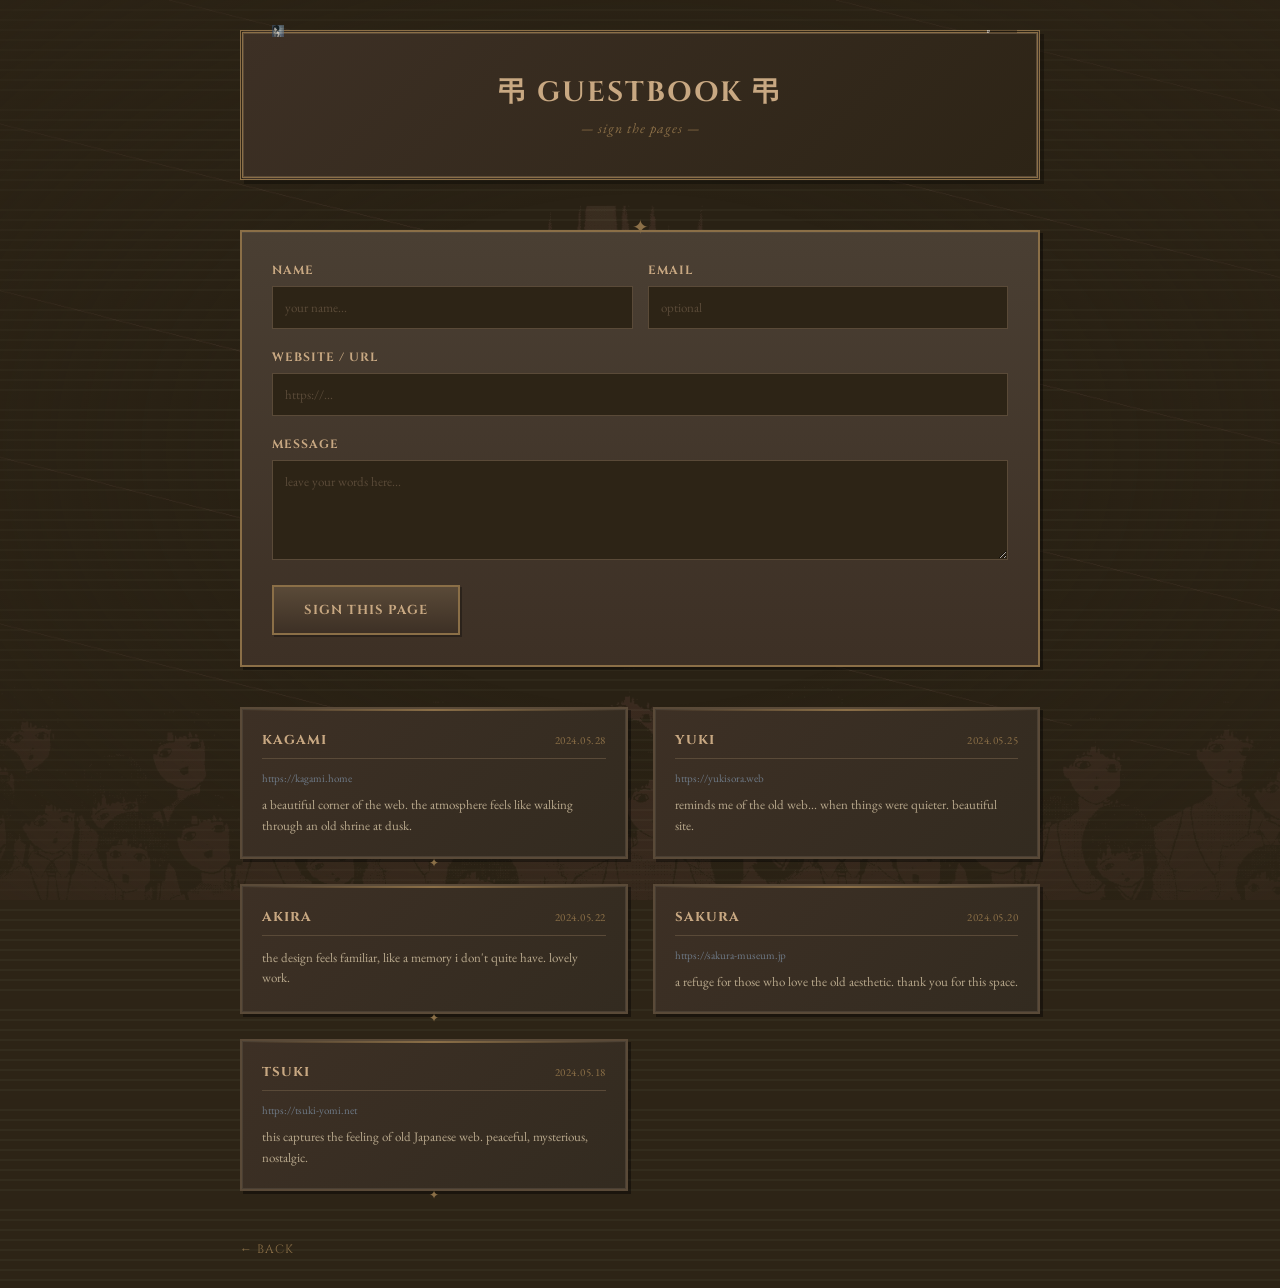
==== guestbook/index.html @ 1c46dd0f "First commit: i create new portofolio website for my personal weird project" ====
<!DOCTYPE html>
<html lang="en">
<head>
  <meta charset="UTF-8">
  <meta name="viewport" content="width=device-width, initial-scale=1.0">
  <meta name="description" content="Guestbook - Sign the pages of this forgotten site">
  <title>GUESTBOOK — lost in the wired</title>
  <link rel="preconnect" href="https://fonts.googleapis.com">
  <link rel="preconnect" href="https://fonts.gstatic.com" crossorigin>
  <link href="https://fonts.googleapis.com/css2?family=Cinzel:wght@400;700&family=EB+Garamond:ital,wght@0,400;0,600;1,400&family=VT323&family=Press+Start+2P&family=Cormorant+Garamond:ital,wght@0,400;0,600;1,400&display=swap" rel="stylesheet">
</head>
<body>
  <style>
    /* ======================================================
       RESET & BASE
    ====================================================== */
    *, *::before, *::after {
      box-sizing: border-box;
      margin: 0;
      padding: 0;
    }

    html, body {
      width: 100%;
      min-height: 100vh;
      overflow-x: hidden;
    }

    body {
      background-color: #2d2416;
      background-image: url('data:image/svg+xml,<svg xmlns="http://www.w3.org/2000/svg" width="100" height="100"><defs><pattern id="paper" x="0" y="0" width="100" height="100" patternUnits="userSpaceOnUse"><rect fill="%232d2416" width="100" height="100"/><path stroke="%23444433" stroke-width="0.5" d="M 0 10 L 100 10 M 0 20 L 100 20 M 0 30 L 100 30 M 0 40 L 100 40 M 0 50 L 100 50 M 0 60 L 100 60 M 0 70 L 100 70 M 0 80 L 100 80 M 0 90 L 100 90"/></pattern></defs><rect fill="url(%23paper)" width="100" height="100"/></svg>');
      color: #3d3025;
      font-family: 'EB Garamond', 'Cormorant Garamond', serif;
      position: relative;
      cursor: url('../cursor/cursor-normal.cur'), auto;
      padding: 30px 20px;
    }

    a, button, [role="button"], input[type="button"], input[type="submit"], select, .clickable {
      cursor: url('../cursor/cursor-select.cur'), pointer;
    }

    /* ======================================================
       BACKGROUND EFFECTS
    ====================================================== */
    .bg-layer {
      position: fixed;
      inset: 0;
      z-index: 0;
      pointer-events: none;
    }

    .bg-wallpaper {
      background: url('../img/background/Lain-wallpaper.jpg') center center / cover no-repeat;
      opacity: 0.08;
      z-index: 0;
    }

    .bg-vignette {
      background: radial-gradient(ellipse at center, transparent 40%, rgba(45, 36, 22, 0.6) 100%);
      z-index: 1;
    }

    .particles {
      position: fixed;
      inset: 0;
      pointer-events: none;
      z-index: 2;
      overflow: hidden;
    }

    .particle {
      position: absolute;
      width: 1px;
      height: 1px;
      background: rgba(200, 140, 80, 0.15);
      border-radius: 50%;
      animation: particleFloat linear infinite;
    }

    .particle:nth-child(1)  { left: 8%;  animation-duration: 20s; animation-delay: 0s; top: -5%; }
    .particle:nth-child(2)  { left: 22%; animation-duration: 25s; animation-delay: 4s; top: -5%; }
    .particle:nth-child(3)  { left: 38%; animation-duration: 18s; animation-delay: 7s; top: -5%; }
    .particle:nth-child(4)  { left: 52%; animation-duration: 28s; animation-delay: 2s; top: -5%; }
    .particle:nth-child(5)  { left: 68%; animation-duration: 22s; animation-delay: 9s; top: -5%; }
    .particle:nth-child(6)  { left: 82%; animation-duration: 20s; animation-delay: 5s; top: -5%; }

    @keyframes particleFloat {
      0%   { transform: translateY(0); opacity: 0; }
      5%   { opacity: 0.5; }
      95%  { opacity: 0.5; }
      100% { transform: translateY(110vh); opacity: 0; }
    }

    /* ======================================================
       CONTENT WRAPPER
    ====================================================== */
    .content-wrapper {
      position: relative;
      z-index: 10;
      max-width: 800px;
      margin: 0 auto;
    }

    /* ======================================================
       HEADER / TITLE BLOCK
    ====================================================== */
    .page-header {
      text-align: center;
      margin-bottom: 50px;
      padding: 40px 30px;
      border: 3px double #8B6F47;
      background: linear-gradient(135deg, #3d3025 0%, #2d2416 100%);
      box-shadow: 4px 4px 0 rgba(0, 0, 0, 0.3), inset 0 0 0 1px #5a4a38;
      position: relative;
    }

    .page-header::before {
      content: '';
      position: absolute;
      top: -8px;
      left: 20px;
      width: 30px;
      height: 12px;
      background: url('../img/lain.jpg') center / contain no-repeat;
      opacity: 0.6;
    }

    .page-header::after {
      content: '';
      position: absolute;
      top: -8px;
      right: 20px;
      width: 30px;
      height: 12px;
      background: url('../img/Rei.jpg') center / contain no-repeat;
      opacity: 0.6;
    }

    .page-header h1 {
      font-family: 'Cinzel', serif;
      font-size: 28px;
      font-weight: 700;
      color: #C8A882;
      letter-spacing: 2px;
      margin-bottom: 8px;
      text-transform: uppercase;
    }

    .page-header p {
      font-family: 'EB Garamond', serif;
      font-size: 14px;
      color: #8B6F47;
      font-style: italic;
      letter-spacing: 1px;
      margin: 0;
    }

    /* ======================================================
       GUESTBOOK FORM
    ====================================================== */
    .guestbook-form {
      background: linear-gradient(to bottom, #4a3f33 0%, #3d3025 100%);
      border: 2px solid #8B6F47;
      padding: 30px;
      margin-bottom: 40px;
      position: relative;
      box-shadow: 3px 3px 0 rgba(0, 0, 0, 0.4), inset 0 1px 0 rgba(255, 255, 255, 0.05);
    }

    .guestbook-form::before {
      content: '✦';
      position: absolute;
      top: -18px;
      left: 50%;
      transform: translateX(-50%);
      font-size: 20px;
      color: #8B6F47;
    }

    .form-group {
      margin-bottom: 20px;
      position: relative;
      z-index: 1;
    }

    .form-group label {
      display: block;
      font-family: 'Cinzel', serif;
      font-size: 12px;
      color: #C8A882;
      letter-spacing: 1px;
      margin-bottom: 8px;
      text-transform: uppercase;
      font-weight: 700;
    }

    .form-group input,
    .form-group textarea {
      width: 100%;
      padding: 12px;
      background: #2d2416;
      border: 1px solid #5a4a38;
      color: #C8A882;
      font-family: 'EB Garamond', serif;
      font-size: 13px;
      transition: all 0.3s ease;
    }

    .form-group input::placeholder,
    .form-group textarea::placeholder {
      color: #5a4a38;
    }

    .form-group input:focus,
    .form-group textarea:focus {
      outline: none;
      border-color: #8B6F47;
      box-shadow: 0 0 0 2px rgba(139, 111, 71, 0.2), inset 0 1px 3px rgba(0, 0, 0, 0.3);
      background: #332b20;
    }

    .form-group textarea {
      resize: vertical;
      min-height: 100px;
      font-family: 'EB Garamond', serif;
    }

    .form-row {
      display: grid;
      grid-template-columns: 1fr 1fr;
      gap: 15px;
    }

    .submit-btn {
      background: linear-gradient(to bottom, #5a4a38 0%, #3d3025 100%);
      border: 2px solid #8B6F47;
      color: #C8A882;
      padding: 14px 30px;
      font-family: 'Cinzel', serif;
      font-size: 13px;
      font-weight: 700;
      letter-spacing: 1px;
      text-transform: uppercase;
      cursor: url('../cursor/cursor-select.cur'), pointer;
      transition: all 0.3s ease;
      box-shadow: 2px 2px 0 rgba(0, 0, 0, 0.3);
    }

    .submit-btn:hover {
      background: linear-gradient(to bottom, #6b5a48 0%, #4d4030 100%);
      box-shadow: 2px 2px 0 rgba(0, 0, 0, 0.3), 0 0 12px rgba(200, 140, 80, 0.3);
      transform: translate(-1px, -1px);
    }

    .submit-btn:active {
      transform: translate(1px, 1px);
      box-shadow: 0 1px 0 rgba(0, 0, 0, 0.5);
    }

    /* ======================================================
       GUESTBOOK ENTRIES
    ====================================================== */
    .entries-container {
      display: grid;
      grid-template-columns: repeat(auto-fit, minmax(300px, 1fr));
      gap: 25px;
    }

    .entry-card {
      background: linear-gradient(135deg, #3d3025 0%, #332b20 100%);
      border: 2px solid #5a4a38;
      padding: 20px;
      position: relative;
      box-shadow: 3px 3px 0 rgba(0, 0, 0, 0.4), inset 0 0 0 1px #4a3f33;
      transition: all 0.3s ease;
    }

    .entry-card::before {
      content: '';
      position: absolute;
      top: 0;
      left: 0;
      right: 0;
      height: 2px;
      background: linear-gradient(90deg, transparent, #8B6F47, transparent);
    }

    .entry-card:hover {
      transform: translateY(-4px);
      box-shadow: 4px 6px 0 rgba(0, 0, 0, 0.4), inset 0 0 0 1px #6b6650;
      border-color: #8B6F47;
    }

    .entry-header {
      display: flex;
      justify-content: space-between;
      align-items: baseline;
      margin-bottom: 12px;
      padding-bottom: 8px;
      border-bottom: 1px solid #5a4a38;
    }

    .entry-name {
      font-family: 'Cinzel', serif;
      font-size: 15px;
      font-weight: 700;
      color: #C8A882;
      letter-spacing: 1px;
    }

    .entry-date {
      font-family: 'EB Garamond', serif;
      font-size: 11px;
      color: #8B6F47;
      letter-spacing: 0.5px;
    }

    .entry-url {
      font-family: 'EB Garamond', serif;
      font-size: 11px;
      color: #7a8b9e;
      margin-bottom: 10px;
      word-break: break-all;
      opacity: 0.8;
    }

    .entry-message {
      font-family: 'EB Garamond', serif;
      font-size: 13px;
      line-height: 1.6;
      color: #B8A88C;
    }

    /* Ornamental separators */
    .entry-card:nth-child(odd)::after {
      content: '✦';
      position: absolute;
      bottom: -14px;
      left: 50%;
      transform: translateX(-50%);
      font-size: 12px;
      color: #8B6F47;
    }

    /* ======================================================
       BACK LINK
    ====================================================== */
    .back-link {
      display: inline-block;
      margin-top: 50px;
      font-family: 'Cinzel', serif;
      font-size: 12px;
      color: #8B6F47;
      text-decoration: none;
      letter-spacing: 1px;
      transition: color 0.2s ease;
      text-transform: uppercase;
    }

    .back-link:hover {
      color: #C8A882;
    }

    /* ======================================================
       RESPONSIVE
    ====================================================== */
    @media (max-width: 768px) {
      .form-row {
        grid-template-columns: 1fr;
      }

      .entries-container {
        grid-template-columns: 1fr;
      }

      .page-header {
        padding: 30px 20px;
      }

      .page-header h1 {
        font-size: 22px;
      }

      .guestbook-form {
        padding: 20px;
      }
    }
  </style>

  <!-- Background Layers -->
  <div class="bg-layer bg-wallpaper"></div>
  <div class="bg-layer bg-vignette"></div>

  <!-- Particles -->
  <div class="particles">
    <div class="particle"></div>
    <div class="particle"></div>
    <div class="particle"></div>
    <div class="particle"></div>
    <div class="particle"></div>
    <div class="particle"></div>
  </div>

  <!-- Main Content -->
  <div class="content-wrapper">
    <!-- Header -->
    <div class="page-header">
      <h1>弔 Guestbook 弔</h1>
      <p>— sign the pages —</p>
    </div>

    <!-- Entry Form -->
    <form class="guestbook-form" id="guestbook-form">
      <div class="form-row">
        <div class="form-group">
          <label for="name">Name</label>
          <input type="text" id="name" name="name" required placeholder="your name...">
        </div>
        <div class="form-group">
          <label for="email">Email</label>
          <input type="email" id="email" name="email" placeholder="optional">
        </div>
      </div>

      <div class="form-group">
        <label for="url">Website / URL</label>
        <input type="url" id="url" name="url" placeholder="https://...">
      </div>

      <div class="form-group">
        <label for="message">Message</label>
        <textarea id="message" name="message" required placeholder="leave your words here..."></textarea>
      </div>

      <button type="submit" class="submit-btn">Sign This Page</button>
    </form>

    <!-- Entries -->
    <div class="entries-container" id="entries-container">
      <!-- Sample Entry 1 -->
      <div class="entry-card">
        <div class="entry-header">
          <span class="entry-name">kagami</span>
          <span class="entry-date">2024.05.28</span>
        </div>
        <div class="entry-url">https://kagami.home</div>
        <div class="entry-message">
          a beautiful corner of the web. the atmosphere feels like walking through an old shrine at dusk.
        </div>
      </div>

      <!-- Sample Entry 2 -->
      <div class="entry-card">
        <div class="entry-header">
          <span class="entry-name">yuki</span>
          <span class="entry-date">2024.05.25</span>
        </div>
        <div class="entry-url">https://yukisora.web</div>
        <div class="entry-message">
          reminds me of the old web... when things were quieter. beautiful site.
        </div>
      </div>

      <!-- Sample Entry 3 -->
      <div class="entry-card">
        <div class="entry-header">
          <span class="entry-name">akira</span>
          <span class="entry-date">2024.05.22</span>
        </div>
        <div class="entry-url"></div>
        <div class="entry-message">
          the design feels familiar, like a memory i don't quite have. lovely work.
        </div>
      </div>

      <!-- Sample Entry 4 -->
      <div class="entry-card">
        <div class="entry-header">
          <span class="entry-name">sakura</span>
          <span class="entry-date">2024.05.20</span>
        </div>
        <div class="entry-url">https://sakura-museum.jp</div>
        <div class="entry-message">
          a refuge for those who love the old aesthetic. thank you for this space.
        </div>
      </div>

      <!-- Sample Entry 5 -->
      <div class="entry-card">
        <div class="entry-header">
          <span class="entry-name">tsuki</span>
          <span class="entry-date">2024.05.18</span>
        </div>
        <div class="entry-url">https://tsuki-yomi.net</div>
        <div class="entry-message">
          this captures the feeling of old Japanese web. peaceful, mysterious, nostalgic.
        </div>
      </div>
    </div>

    <!-- Back Link -->
    <a href="../index.html" class="back-link">← back</a>
  </div>

  <script>
    // Form submission handler
    const form = document.getElementById('guestbook-form');
    const entriesContainer = document.getElementById('entries-container');

    form.addEventListener('submit', function(e) {
      e.preventDefault();

      const name = document.getElementById('name').value.trim() || 'anonymous';
      const email = document.getElementById('email').value.trim();
      const url = document.getElementById('url').value.trim();
      const message = document.getElementById('message').value.trim();

      if (!message) {
        alert('Please leave a message...');
        return;
      }

      // Create new entry card
      const date = new Date();
      const dateStr = date.toISOString().split('T')[0].replace(/-/g, '.');

      const entryHTML = `
        <div class="entry-card">
          <div class="entry-header">
            <span class="entry-name">${escapeHtml(name)}</span>
            <span class="entry-date">${dateStr}</span>
          </div>
          ${url ? `<div class="entry-url">${escapeHtml(url)}</div>` : ''}
          <div class="entry-message">"${escapeHtml(message)}"</div>
        </div>
      `;

      entriesContainer.insertAdjacentHTML('afterbegin', entryHTML);

      // Clear form
      form.reset();

      // Show confirmation
      alert('✦ your message has been written on these pages ✦');
    });

    // Escape HTML to prevent XSS
    function escapeHtml(text) {
      const div = document.createElement('div');
      div.textContent = text;
      return div.innerHTML;
    }

    // Local storage to persist entries
    function saveEntries() {
      const entries = [];
      document.querySelectorAll('.entry-card').forEach(card => {
        entries.push({
          name: card.querySelector('.entry-name').textContent,
          date: card.querySelector('.entry-date').textContent,
          url: card.querySelector('.entry-url')?.textContent || '',
          message: card.querySelector('.entry-message').textContent.slice(1, -1) // Remove quotes
        });
      });
      localStorage.setItem('guestbookEntries', JSON.stringify(entries));
    }

    function loadEntries() {
      const saved = localStorage.getItem('guestbookEntries');
      if (saved) {
        const entries = JSON.parse(saved);
        entriesContainer.innerHTML = '';
        entries.forEach(entry => {
          const entryHTML = `
            <div class="entry-card">
              <div class="entry-header">
                <span class="entry-name">${entry.name}</span>
                <span class="entry-date">${entry.date}</span>
              </div>
              ${entry.url ? `<div class="entry-url">${entry.url}</div>` : ''}
              <div class="entry-message">"${entry.message}"</div>
            </div>
          `;
          entriesContainer.insertAdjacentHTML('beforeend', entryHTML);
        });
      }
    }

    // Load entries on page load
    window.addEventListener('load', loadEntries);

    // Save entries after form submission
    form.addEventListener('submit', () => {
      setTimeout(saveEntries, 100);
    });
  </script>
</body>
</html>
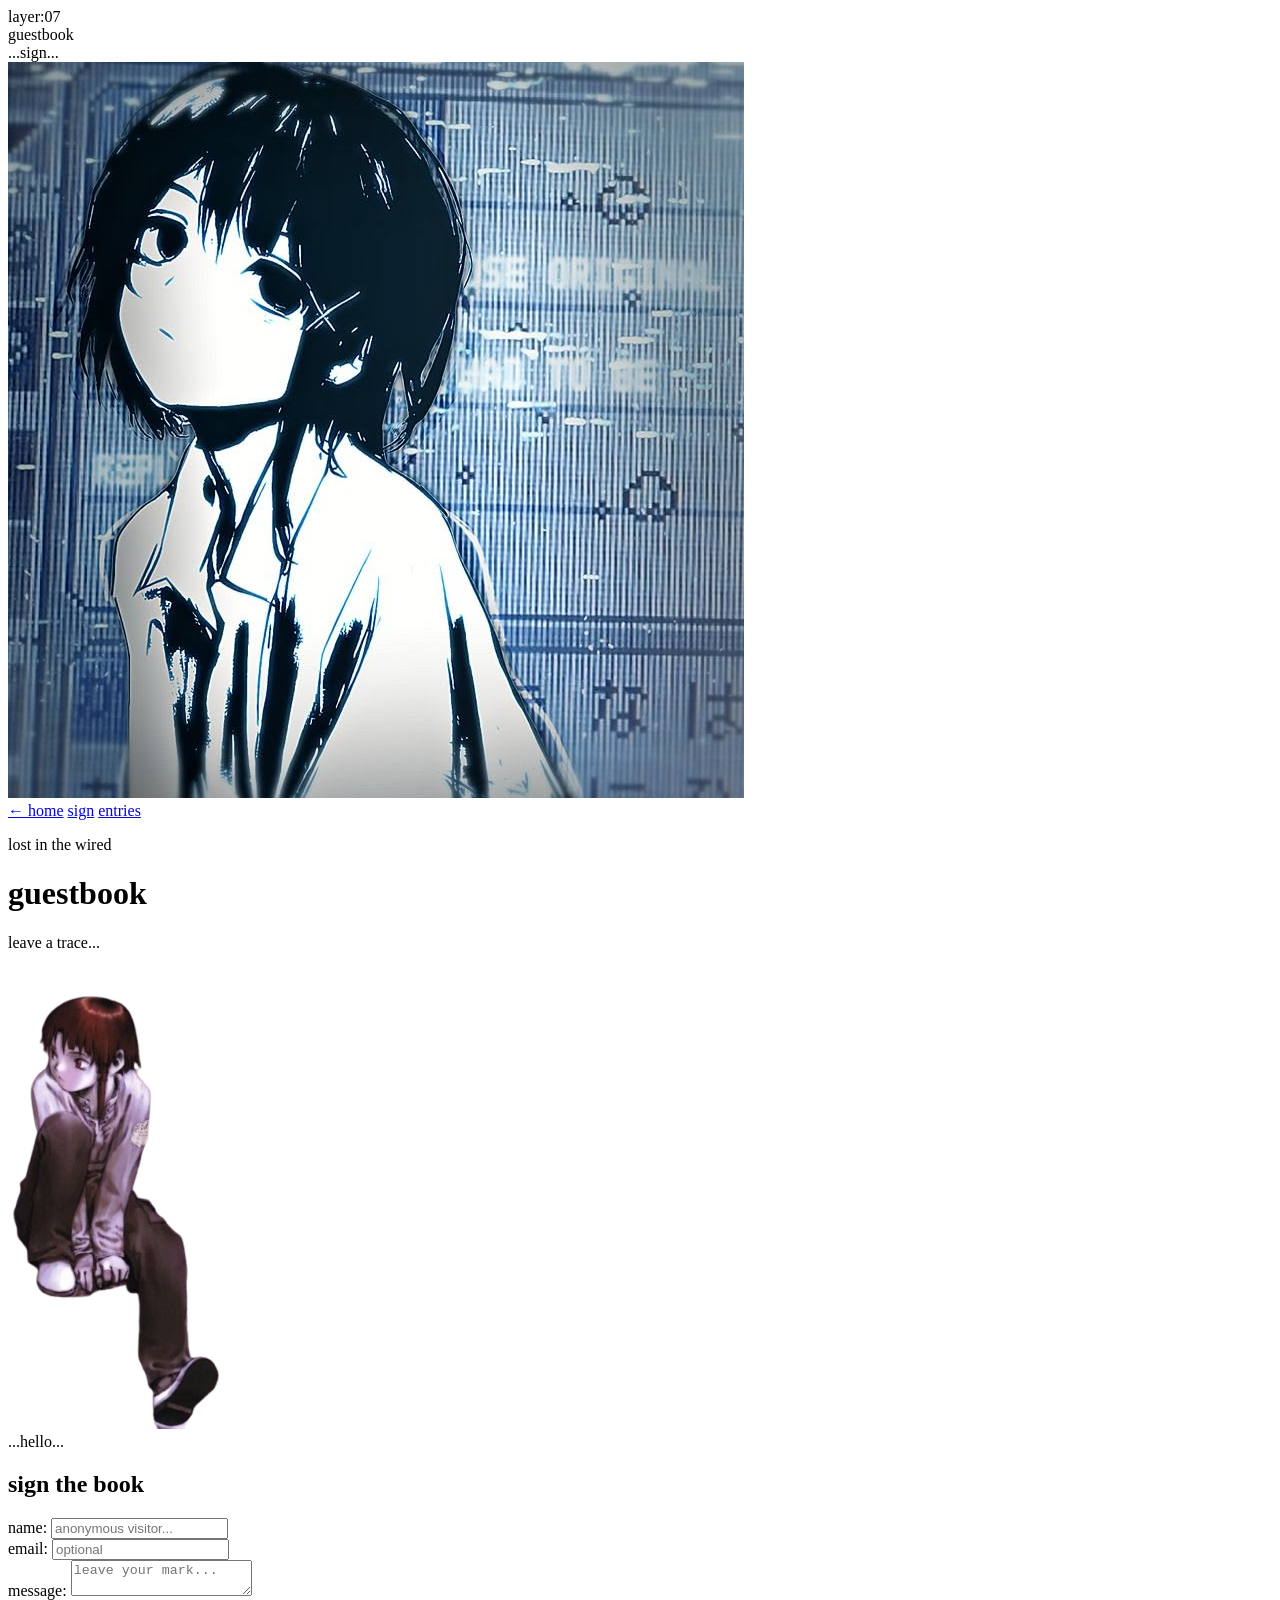
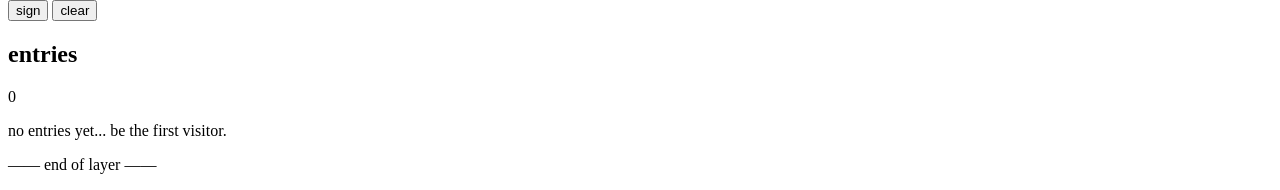
==== commit 8ddc04d0: "Penambahan file yg akan dibuat" ====
--- a/guestbook/index.html
+++ b/guestbook/index.html
@@ -1,599 +1,134 @@
 <!DOCTYPE html>
 <html lang="en">
 <head>
-  <meta charset="UTF-8">
-  <meta name="viewport" content="width=device-width, initial-scale=1.0">
-  <meta name="description" content="Guestbook - Sign the pages of this forgotten site">
-  <title>GUESTBOOK — lost in the wired</title>
-  <link rel="preconnect" href="https://fonts.googleapis.com">
-  <link rel="preconnect" href="https://fonts.gstatic.com" crossorigin>
-  <link href="https://fonts.googleapis.com/css2?family=Cinzel:wght@400;700&family=EB+Garamond:ital,wght@0,400;0,600;1,400&family=VT323&family=Press+Start+2P&family=Cormorant+Garamond:ital,wght@0,400;0,600;1,400&display=swap" rel="stylesheet">
+    <meta charset="UTF-8">
+    <meta name="viewport" content="width=device-width, initial-scale=1.0">
+    <meta name="description" content="Sign the guestbook. A forgotten corner of the wired. Serial Experiments Lain inspired.">
+    <title>guestbook — layer 07</title>
+    <link rel="preconnect" href="https://fonts.googleapis.com">
+    <link rel="preconnect" href="https://fonts.gstatic.com" crossorigin>
+    <link href="https://fonts.googleapis.com/css2?family=VT323&family=Press+Start+2P&family=EB+Garamond:ital,wght@0,400;0,600;1,400&display=swap" rel="stylesheet">
+    <link rel="stylesheet" href="style.css">
 </head>
 <body>
-  <style>
-    /* ======================================================
-       RESET & BASE
-    ====================================================== */
-    *, *::before, *::after {
-      box-sizing: border-box;
-      margin: 0;
-      padding: 0;
-    }
+    <!-- Background Layers -->
+    <div class="bg-layer bg-wallpaper"></div>
+    <div class="bg-layer bg-vignette"></div>
+    <div class="bg-layer bg-texture"></div>
+    <div class="bg-layer bg-scanlines"></div>
+    <div class="bg-layer bg-noise"></div>
+    <div class="bg-layer bg-glitch"></div>
 
-    html, body {
-      width: 100%;
-      min-height: 100vh;
-      overflow-x: hidden;
-    }
-
-    body {
-      background-color: #2d2416;
-      background-image: url('data:image/svg+xml,<svg xmlns="http://www.w3.org/2000/svg" width="100" height="100"><defs><pattern id="paper" x="0" y="0" width="100" height="100" patternUnits="userSpaceOnUse"><rect fill="%232d2416" width="100" height="100"/><path stroke="%23444433" stroke-width="0.5" d="M 0 10 L 100 10 M 0 20 L 100 20 M 0 30 L 100 30 M 0 40 L 100 40 M 0 50 L 100 50 M 0 60 L 100 60 M 0 70 L 100 70 M 0 80 L 100 80 M 0 90 L 100 90"/></pattern></defs><rect fill="url(%23paper)" width="100" height="100"/></svg>');
-      color: #3d3025;
-      font-family: 'EB Garamond', 'Cormorant Garamond', serif;
-      position: relative;
-      cursor: url('../cursor/cursor-normal.cur'), auto;
-      padding: 30px 20px;
-    }
-
-    a, button, [role="button"], input[type="button"], input[type="submit"], select, .clickable {
-      cursor: url('../cursor/cursor-select.cur'), pointer;
-    }
-
-    /* ======================================================
-       BACKGROUND EFFECTS
-    ====================================================== */
-    .bg-layer {
-      position: fixed;
-      inset: 0;
-      z-index: 0;
-      pointer-events: none;
-    }
-
-    .bg-wallpaper {
-      background: url('../img/background/Lain-wallpaper.jpg') center center / cover no-repeat;
-      opacity: 0.08;
-      z-index: 0;
-    }
-
-    .bg-vignette {
-      background: radial-gradient(ellipse at center, transparent 40%, rgba(45, 36, 22, 0.6) 100%);
-      z-index: 1;
-    }
-
-    .particles {
-      position: fixed;
-      inset: 0;
-      pointer-events: none;
-      z-index: 2;
-      overflow: hidden;
-    }
-
-    .particle {
-      position: absolute;
-      width: 1px;
-      height: 1px;
-      background: rgba(200, 140, 80, 0.15);
-      border-radius: 50%;
-      animation: particleFloat linear infinite;
-    }
-
-    .particle:nth-child(1)  { left: 8%;  animation-duration: 20s; animation-delay: 0s; top: -5%; }
-    .particle:nth-child(2)  { left: 22%; animation-duration: 25s; animation-delay: 4s; top: -5%; }
-    .particle:nth-child(3)  { left: 38%; animation-duration: 18s; animation-delay: 7s; top: -5%; }
-    .particle:nth-child(4)  { left: 52%; animation-duration: 28s; animation-delay: 2s; top: -5%; }
-    .particle:nth-child(5)  { left: 68%; animation-duration: 22s; animation-delay: 9s; top: -5%; }
-    .particle:nth-child(6)  { left: 82%; animation-duration: 20s; animation-delay: 5s; top: -5%; }
-
-    @keyframes particleFloat {
-      0%   { transform: translateY(0); opacity: 0; }
-      5%   { opacity: 0.5; }
-      95%  { opacity: 0.5; }
-      100% { transform: translateY(110vh); opacity: 0; }
-    }
-
-    /* ======================================================
-       CONTENT WRAPPER
-    ====================================================== */
-    .content-wrapper {
-      position: relative;
-      z-index: 10;
-      max-width: 800px;
-      margin: 0 auto;
-    }
-
-    /* ======================================================
-       HEADER / TITLE BLOCK
-    ====================================================== */
-    .page-header {
-      text-align: center;
-      margin-bottom: 50px;
-      padding: 40px 30px;
-      border: 3px double #8B6F47;
-      background: linear-gradient(135deg, #3d3025 0%, #2d2416 100%);
-      box-shadow: 4px 4px 0 rgba(0, 0, 0, 0.3), inset 0 0 0 1px #5a4a38;
-      position: relative;
-    }
-
-    .page-header::before {
-      content: '';
-      position: absolute;
-      top: -8px;
-      left: 20px;
-      width: 30px;
-      height: 12px;
-      background: url('../img/lain.jpg') center / contain no-repeat;
-      opacity: 0.6;
-    }
-
-    .page-header::after {
-      content: '';
-      position: absolute;
-      top: -8px;
-      right: 20px;
-      width: 30px;
-      height: 12px;
-      background: url('../img/Rei.jpg') center / contain no-repeat;
-      opacity: 0.6;
-    }
-
-    .page-header h1 {
-      font-family: 'Cinzel', serif;
-      font-size: 28px;
-      font-weight: 700;
-      color: #C8A882;
-      letter-spacing: 2px;
-      margin-bottom: 8px;
-      text-transform: uppercase;
-    }
-
-    .page-header p {
-      font-family: 'EB Garamond', serif;
-      font-size: 14px;
-      color: #8B6F47;
-      font-style: italic;
-      letter-spacing: 1px;
-      margin: 0;
-    }
-
-    /* ======================================================
-       GUESTBOOK FORM
-    ====================================================== */
-    .guestbook-form {
-      background: linear-gradient(to bottom, #4a3f33 0%, #3d3025 100%);
-      border: 2px solid #8B6F47;
-      padding: 30px;
-      margin-bottom: 40px;
-      position: relative;
-      box-shadow: 3px 3px 0 rgba(0, 0, 0, 0.4), inset 0 1px 0 rgba(255, 255, 255, 0.05);
-    }
-
-    .guestbook-form::before {
-      content: '✦';
-      position: absolute;
-      top: -18px;
-      left: 50%;
-      transform: translateX(-50%);
-      font-size: 20px;
-      color: #8B6F47;
-    }
-
-    .form-group {
-      margin-bottom: 20px;
-      position: relative;
-      z-index: 1;
-    }
-
-    .form-group label {
-      display: block;
-      font-family: 'Cinzel', serif;
-      font-size: 12px;
-      color: #C8A882;
-      letter-spacing: 1px;
-      margin-bottom: 8px;
-      text-transform: uppercase;
-      font-weight: 700;
-    }
-
-    .form-group input,
-    .form-group textarea {
-      width: 100%;
-      padding: 12px;
-      background: #2d2416;
-      border: 1px solid #5a4a38;
-      color: #C8A882;
-      font-family: 'EB Garamond', serif;
-      font-size: 13px;
-      transition: all 0.3s ease;
-    }
-
-    .form-group input::placeholder,
-    .form-group textarea::placeholder {
-      color: #5a4a38;
-    }
-
-    .form-group input:focus,
-    .form-group textarea:focus {
-      outline: none;
-      border-color: #8B6F47;
-      box-shadow: 0 0 0 2px rgba(139, 111, 71, 0.2), inset 0 1px 3px rgba(0, 0, 0, 0.3);
-      background: #332b20;
-    }
-
-    .form-group textarea {
-      resize: vertical;
-      min-height: 100px;
-      font-family: 'EB Garamond', serif;
-    }
-
-    .form-row {
-      display: grid;
-      grid-template-columns: 1fr 1fr;
-      gap: 15px;
-    }
-
-    .submit-btn {
-      background: linear-gradient(to bottom, #5a4a38 0%, #3d3025 100%);
-      border: 2px solid #8B6F47;
-      color: #C8A882;
-      padding: 14px 30px;
-      font-family: 'Cinzel', serif;
-      font-size: 13px;
-      font-weight: 700;
-      letter-spacing: 1px;
-      text-transform: uppercase;
-      cursor: url('../cursor/cursor-select.cur'), pointer;
-      transition: all 0.3s ease;
-      box-shadow: 2px 2px 0 rgba(0, 0, 0, 0.3);
-    }
-
-    .submit-btn:hover {
-      background: linear-gradient(to bottom, #6b5a48 0%, #4d4030 100%);
-      box-shadow: 2px 2px 0 rgba(0, 0, 0, 0.3), 0 0 12px rgba(200, 140, 80, 0.3);
-      transform: translate(-1px, -1px);
-    }
-
-    .submit-btn:active {
-      transform: translate(1px, 1px);
-      box-shadow: 0 1px 0 rgba(0, 0, 0, 0.5);
-    }
-
-    /* ======================================================
-       GUESTBOOK ENTRIES
-    ====================================================== */
-    .entries-container {
-      display: grid;
-      grid-template-columns: repeat(auto-fit, minmax(300px, 1fr));
-      gap: 25px;
-    }
-
-    .entry-card {
-      background: linear-gradient(135deg, #3d3025 0%, #332b20 100%);
-      border: 2px solid #5a4a38;
-      padding: 20px;
-      position: relative;
-      box-shadow: 3px 3px 0 rgba(0, 0, 0, 0.4), inset 0 0 0 1px #4a3f33;
-      transition: all 0.3s ease;
-    }
-
-    .entry-card::before {
-      content: '';
-      position: absolute;
-      top: 0;
-      left: 0;
-      right: 0;
-      height: 2px;
-      background: linear-gradient(90deg, transparent, #8B6F47, transparent);
-    }
-
-    .entry-card:hover {
-      transform: translateY(-4px);
-      box-shadow: 4px 6px 0 rgba(0, 0, 0, 0.4), inset 0 0 0 1px #6b6650;
-      border-color: #8B6F47;
-    }
-
-    .entry-header {
-      display: flex;
-      justify-content: space-between;
-      align-items: baseline;
-      margin-bottom: 12px;
-      padding-bottom: 8px;
-      border-bottom: 1px solid #5a4a38;
-    }
-
-    .entry-name {
-      font-family: 'Cinzel', serif;
-      font-size: 15px;
-      font-weight: 700;
-      color: #C8A882;
-      letter-spacing: 1px;
-    }
-
-    .entry-date {
-      font-family: 'EB Garamond', serif;
-      font-size: 11px;
-      color: #8B6F47;
-      letter-spacing: 0.5px;
-    }
-
-    .entry-url {
-      font-family: 'EB Garamond', serif;
-      font-size: 11px;
-      color: #7a8b9e;
-      margin-bottom: 10px;
-      word-break: break-all;
-      opacity: 0.8;
-    }
-
-    .entry-message {
-      font-family: 'EB Garamond', serif;
-      font-size: 13px;
-      line-height: 1.6;
-      color: #B8A88C;
-    }
-
-    /* Ornamental separators */
-    .entry-card:nth-child(odd)::after {
-      content: '✦';
-      position: absolute;
-      bottom: -14px;
-      left: 50%;
-      transform: translateX(-50%);
-      font-size: 12px;
-      color: #8B6F47;
-    }
-
-    /* ======================================================
-       BACK LINK
-    ====================================================== */
-    .back-link {
-      display: inline-block;
-      margin-top: 50px;
-      font-family: 'Cinzel', serif;
-      font-size: 12px;
-      color: #8B6F47;
-      text-decoration: none;
-      letter-spacing: 1px;
-      transition: color 0.2s ease;
-      text-transform: uppercase;
-    }
-
-    .back-link:hover {
-      color: #C8A882;
-    }
-
-    /* ======================================================
-       RESPONSIVE
-    ====================================================== */
-    @media (max-width: 768px) {
-      .form-row {
-        grid-template-columns: 1fr;
-      }
-
-      .entries-container {
-        grid-template-columns: 1fr;
-      }
-
-      .page-header {
-        padding: 30px 20px;
-      }
-
-      .page-header h1 {
-        font-size: 22px;
-      }
-
-      .guestbook-form {
-        padding: 20px;
-      }
-    }
-  </style>
-
-  <!-- Background Layers -->
-  <div class="bg-layer bg-wallpaper"></div>
-  <div class="bg-layer bg-vignette"></div>
-
-  <!-- Particles -->
-  <div class="particles">
-    <div class="particle"></div>
-    <div class="particle"></div>
-    <div class="particle"></div>
-    <div class="particle"></div>
-    <div class="particle"></div>
-    <div class="particle"></div>
-  </div>
-
-  <!-- Main Content -->
-  <div class="content-wrapper">
-    <!-- Header -->
-    <div class="page-header">
-      <h1>弔 Guestbook 弔</h1>
-      <p>— sign the pages —</p>
+    <!-- Floating Particles -->
+    <div class="particles">
+        <div class="particle"></div>
+        <div class="particle"></div>
+        <div class="particle"></div>
+        <div class="particle"></div>
+        <div class="particle"></div>
+        <div class="particle"></div>
+        <div class="particle"></div>
+        <div class="particle"></div>
+        <div class="particle"></div>
+        <div class="particle"></div>
     </div>
 
-    <!-- Entry Form -->
-    <form class="guestbook-form" id="guestbook-form">
-      <div class="form-row">
-        <div class="form-group">
-          <label for="name">Name</label>
-          <input type="text" id="name" name="name" required placeholder="your name...">
+    <!-- Cryptic Floating Text -->
+    <div class="cryptic-float">layer:07</div>
+    <div class="cryptic-float">guestbook</div>
+    <div class="cryptic-float">...sign...</div>
+
+    <div class="page-wrapper">
+        <div class="container">
+            <!-- Sidebar -->
+            <aside class="sidebar">
+                <div class="profile-section">
+                    <div class="profile-avatar">
+                        <img id="sidebarImg" src="../img/lain.jpg" alt="lain">
+                        <div class="profile-avatar-vignette"></div>
+                    </div>
+                </div>
+
+                <div class="sidebar-divider"></div>
+
+                <div class="sidebar-nav">
+                    <a href="../index.html" class="nav-btn">← home</a>
+                    <a href="#form" class="nav-btn">sign</a>
+                    <a href="#entries" class="nav-btn">entries</a>
+                </div>
+
+                <div class="sidebar-status">
+                    <p class="status-text">lost in the wired</p>
+                </div>
+            </aside>
+
+            <!-- Main Content -->
+            <main class="content-area">
+                <!-- Header Section -->
+                <header class="header">
+                    <h1 class="title">guestbook</h1>
+                    <p class="subtitle">leave a trace...</p>
+                </header>
+
+                <!-- Character Display -->
+                <div class="character-display">
+                    <div class="character-wrapper">
+                        <img id="characterImg" src="../img/lain-sit.png" alt="lain" class="character-image">
+                    </div>
+                    <div class="cryptic-msg" id="glitchText">...hello...</div>
+                </div>
+
+                <!-- Form Section -->
+                <section class="form-section" id="form">
+                    <h2 class="section-title">sign the book</h2>
+
+                    <form id="guestbookForm" class="form">
+                        <div class="form-group">
+                            <label for="name" class="form-label">name:</label>
+                            <input type="text" id="name" class="form-input" placeholder="anonymous visitor..." required>
+                            <span class="error-msg" id="nameError"></span>
+                        </div>
+
+                        <div class="form-group">
+                            <label for="email" class="form-label">email:</label>
+                            <input type="email" id="email" class="form-input" placeholder="optional">
+                        </div>
+
+                        <div class="form-group">
+                            <label for="message" class="form-label">message:</label>
+                            <textarea id="message" class="form-textarea" placeholder="leave your mark..." required></textarea>
+                            <span class="error-msg" id="messageError"></span>
+                        </div>
+
+                        <div class="form-buttons">
+                            <button type="submit" class="btn btn-submit">sign</button>
+                            <button type="reset" class="btn btn-reset">clear</button>
+                        </div>
+                    </form>
+                </section>
+
+                <!-- Entries Section -->
+                <section class="entries-section" id="entries">
+                    <div class="entries-header">
+                        <h2 class="section-title">entries</h2>
+                        <span class="entry-count" id="entryCount">0</span>
+                    </div>
+
+                    <div id="entriesList" class="entries-list">
+                        <div class="no-entries">
+                            <p>no entries yet... be the first visitor.</p>
+                        </div>
+                    </div>
+                </section>
+
+                <!-- Footer -->
+                <footer class="footer">
+                    <p class="footer-text">—— end of layer ——</p>
+                </footer>
+            </main>
         </div>
-        <div class="form-group">
-          <label for="email">Email</label>
-          <input type="email" id="email" name="email" placeholder="optional">
-        </div>
-      </div>
-
-      <div class="form-group">
-        <label for="url">Website / URL</label>
-        <input type="url" id="url" name="url" placeholder="https://...">
-      </div>
-
-      <div class="form-group">
-        <label for="message">Message</label>
-        <textarea id="message" name="message" required placeholder="leave your words here..."></textarea>
-      </div>
-
-      <button type="submit" class="submit-btn">Sign This Page</button>
-    </form>
-
-    <!-- Entries -->
-    <div class="entries-container" id="entries-container">
-      <!-- Sample Entry 1 -->
-      <div class="entry-card">
-        <div class="entry-header">
-          <span class="entry-name">kagami</span>
-          <span class="entry-date">2024.05.28</span>
-        </div>
-        <div class="entry-url">https://kagami.home</div>
-        <div class="entry-message">
-          a beautiful corner of the web. the atmosphere feels like walking through an old shrine at dusk.
-        </div>
-      </div>
-
-      <!-- Sample Entry 2 -->
-      <div class="entry-card">
-        <div class="entry-header">
-          <span class="entry-name">yuki</span>
-          <span class="entry-date">2024.05.25</span>
-        </div>
-        <div class="entry-url">https://yukisora.web</div>
-        <div class="entry-message">
-          reminds me of the old web... when things were quieter. beautiful site.
-        </div>
-      </div>
-
-      <!-- Sample Entry 3 -->
-      <div class="entry-card">
-        <div class="entry-header">
-          <span class="entry-name">akira</span>
-          <span class="entry-date">2024.05.22</span>
-        </div>
-        <div class="entry-url"></div>
-        <div class="entry-message">
-          the design feels familiar, like a memory i don't quite have. lovely work.
-        </div>
-      </div>
-
-      <!-- Sample Entry 4 -->
-      <div class="entry-card">
-        <div class="entry-header">
-          <span class="entry-name">sakura</span>
-          <span class="entry-date">2024.05.20</span>
-        </div>
-        <div class="entry-url">https://sakura-museum.jp</div>
-        <div class="entry-message">
-          a refuge for those who love the old aesthetic. thank you for this space.
-        </div>
-      </div>
-
-      <!-- Sample Entry 5 -->
-      <div class="entry-card">
-        <div class="entry-header">
-          <span class="entry-name">tsuki</span>
-          <span class="entry-date">2024.05.18</span>
-        </div>
-        <div class="entry-url">https://tsuki-yomi.net</div>
-        <div class="entry-message">
-          this captures the feeling of old Japanese web. peaceful, mysterious, nostalgic.
-        </div>
-      </div>
     </div>
 
-    <!-- Back Link -->
-    <a href="../index.html" class="back-link">← back</a>
-  </div>
-
-  <script>
-    // Form submission handler
-    const form = document.getElementById('guestbook-form');
-    const entriesContainer = document.getElementById('entries-container');
-
-    form.addEventListener('submit', function(e) {
-      e.preventDefault();
-
-      const name = document.getElementById('name').value.trim() || 'anonymous';
-      const email = document.getElementById('email').value.trim();
-      const url = document.getElementById('url').value.trim();
-      const message = document.getElementById('message').value.trim();
-
-      if (!message) {
-        alert('Please leave a message...');
-        return;
-      }
-
-      // Create new entry card
-      const date = new Date();
-      const dateStr = date.toISOString().split('T')[0].replace(/-/g, '.');
-
-      const entryHTML = `
-        <div class="entry-card">
-          <div class="entry-header">
-            <span class="entry-name">${escapeHtml(name)}</span>
-            <span class="entry-date">${dateStr}</span>
-          </div>
-          ${url ? `<div class="entry-url">${escapeHtml(url)}</div>` : ''}
-          <div class="entry-message">"${escapeHtml(message)}"</div>
-        </div>
-      `;
-
-      entriesContainer.insertAdjacentHTML('afterbegin', entryHTML);
-
-      // Clear form
-      form.reset();
-
-      // Show confirmation
-      alert('✦ your message has been written on these pages ✦');
-    });
-
-    // Escape HTML to prevent XSS
-    function escapeHtml(text) {
-      const div = document.createElement('div');
-      div.textContent = text;
-      return div.innerHTML;
-    }
-
-    // Local storage to persist entries
-    function saveEntries() {
-      const entries = [];
-      document.querySelectorAll('.entry-card').forEach(card => {
-        entries.push({
-          name: card.querySelector('.entry-name').textContent,
-          date: card.querySelector('.entry-date').textContent,
-          url: card.querySelector('.entry-url')?.textContent || '',
-          message: card.querySelector('.entry-message').textContent.slice(1, -1) // Remove quotes
-        });
-      });
-      localStorage.setItem('guestbookEntries', JSON.stringify(entries));
-    }
-
-    function loadEntries() {
-      const saved = localStorage.getItem('guestbookEntries');
-      if (saved) {
-        const entries = JSON.parse(saved);
-        entriesContainer.innerHTML = '';
-        entries.forEach(entry => {
-          const entryHTML = `
-            <div class="entry-card">
-              <div class="entry-header">
-                <span class="entry-name">${entry.name}</span>
-                <span class="entry-date">${entry.date}</span>
-              </div>
-              ${entry.url ? `<div class="entry-url">${entry.url}</div>` : ''}
-              <div class="entry-message">"${entry.message}"</div>
-            </div>
-          `;
-          entriesContainer.insertAdjacentHTML('beforeend', entryHTML);
-        });
-      }
-    }
-
-    // Load entries on page load
-    window.addEventListener('load', loadEntries);
-
-    // Save entries after form submission
-    form.addEventListener('submit', () => {
-      setTimeout(saveEntries, 100);
-    });
-  </script>
+    <script src="script.js"></script>
 </body>
 </html>
